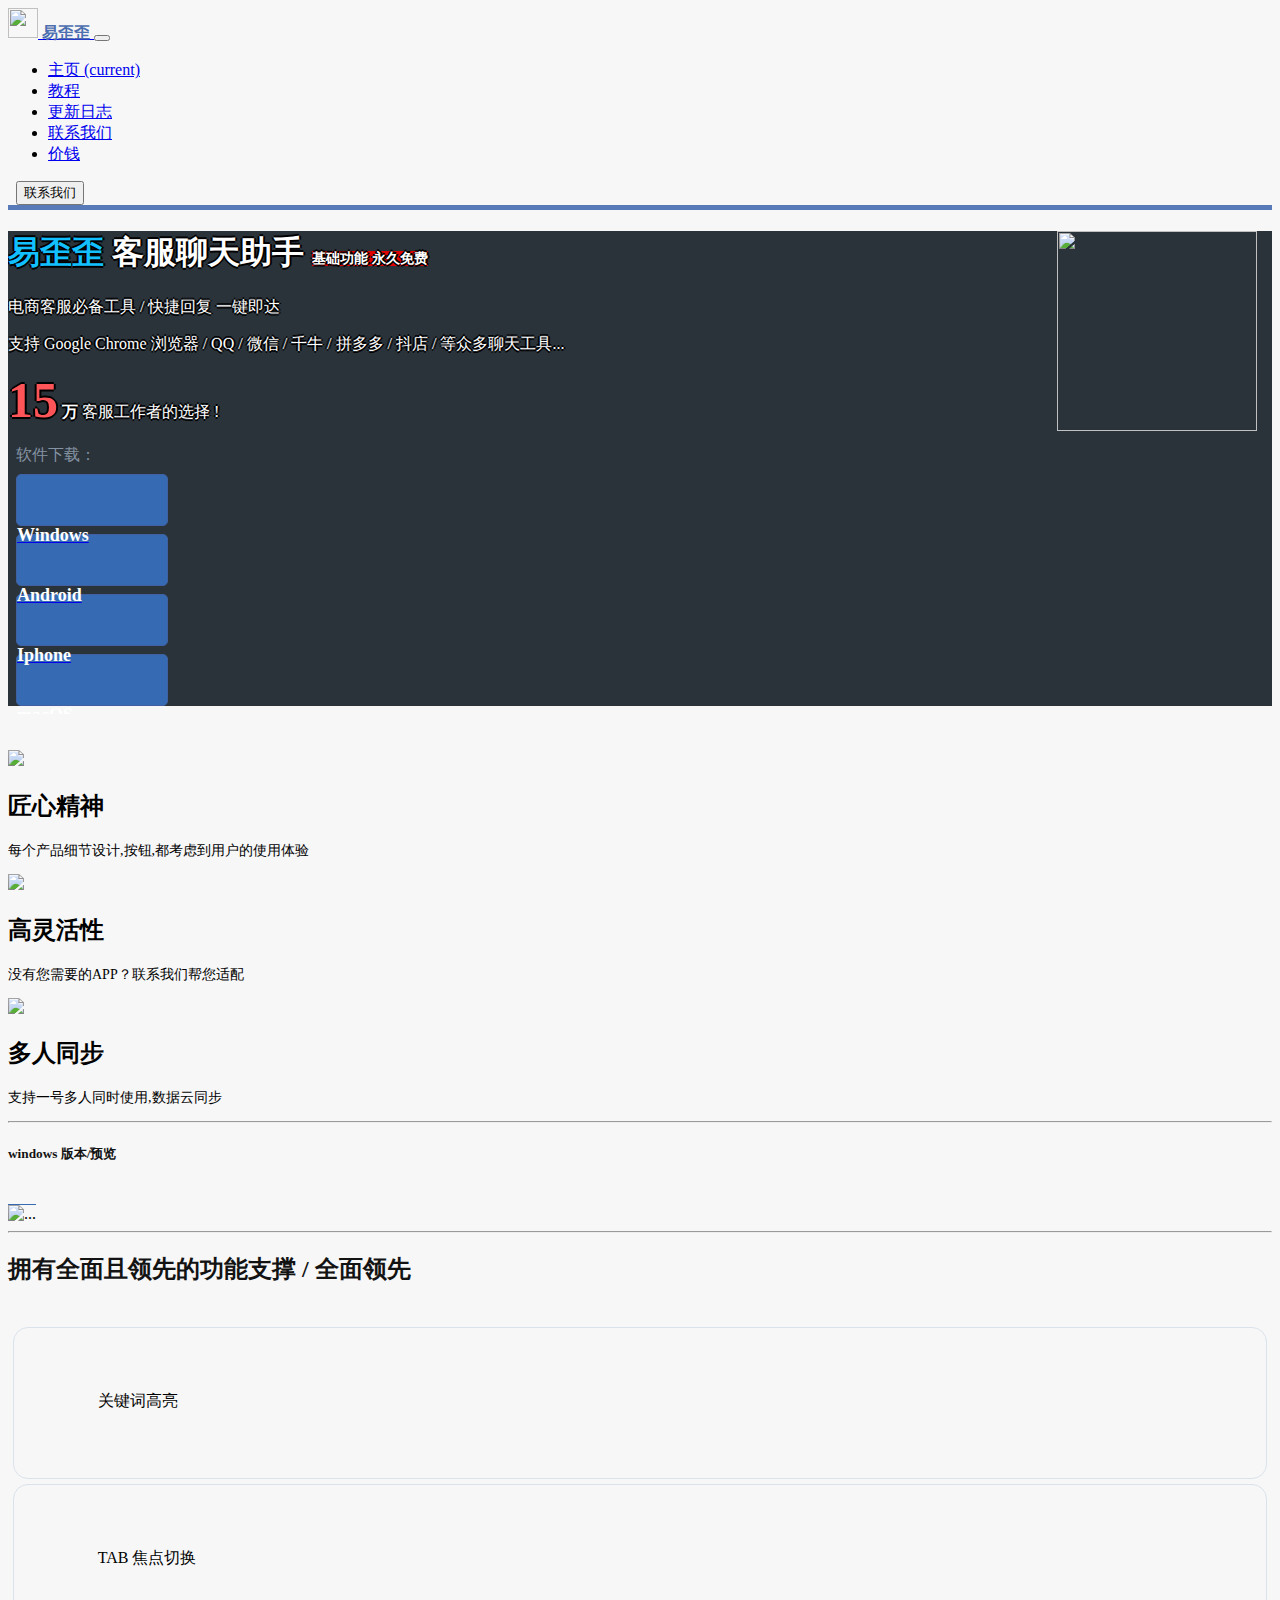
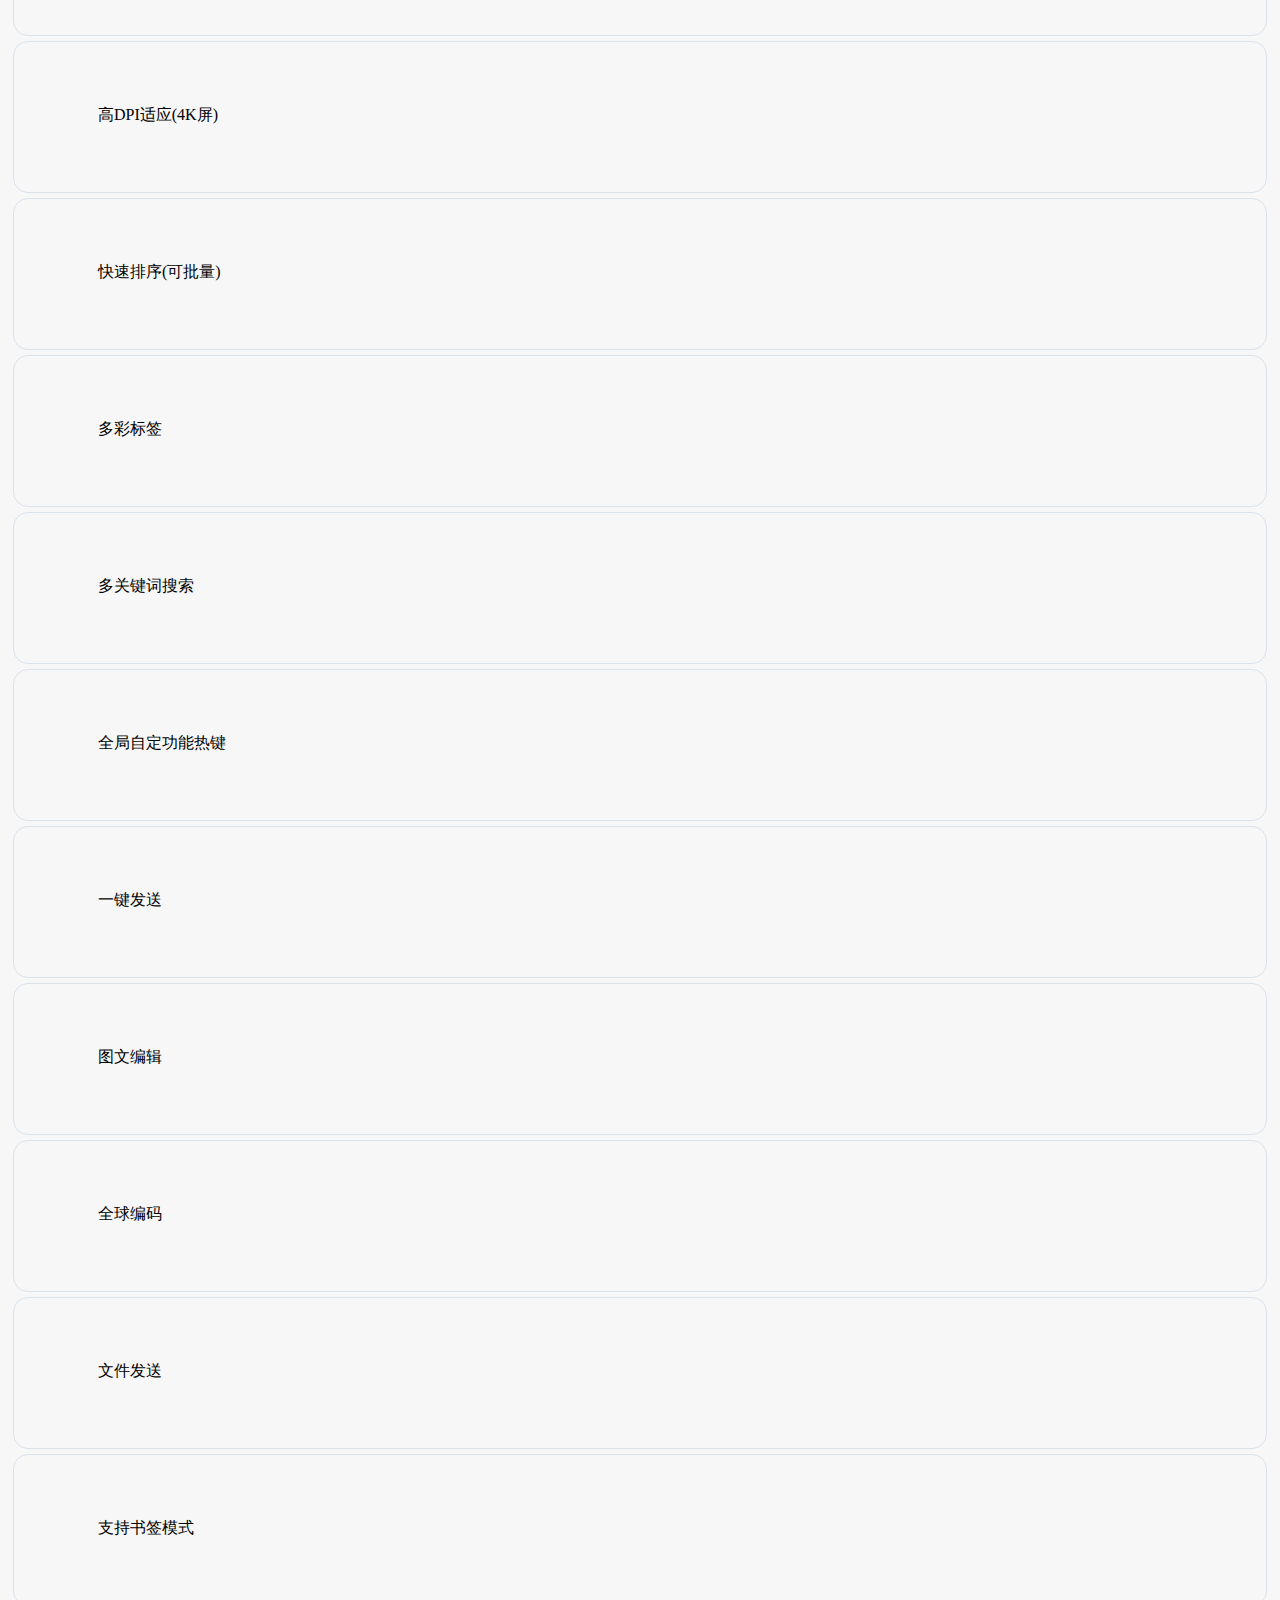
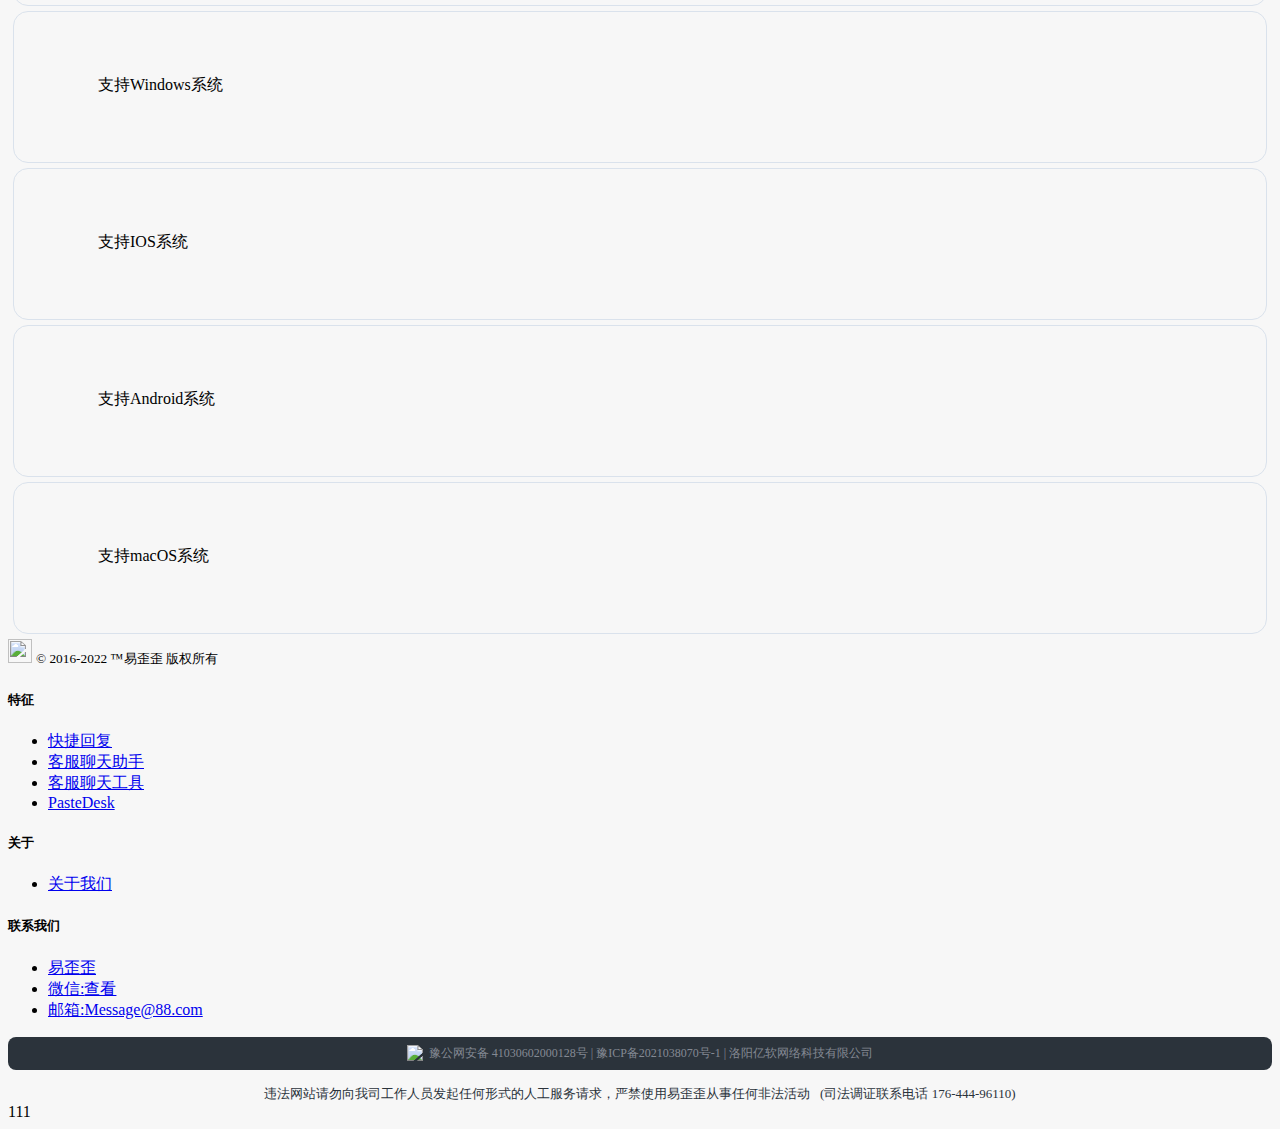
==== index.html @ 012a736e "Add files via upload" ====
<!DOCTYPE html>
<html lang="zh">
<head>
  <meta charset="UTF-8">
  <title>易歪歪 - 免费好用的聊天助手</title>
  <meta name="description" content="易歪歪客服聊天助手是目前免费快捷回复软件里较为好用,相对强大的客服聊天助手,支持话术存储,软件用于提升客服聊天效率,高标准统一迅捷回复,达到一名客服效率为五名的效益转化.同时支持QQ微信千牛品多多的快捷回,易歪歪持续研发新功能,努力做到行业领先">
  <meta name="keywords" content="易歪歪,聊天助手,话术软件,话术库,快捷回复,聊天宝,客服宝,飞豆聊天助手,客服聊天助手">
  <link rel="icon" href="32.png" type="image/x-icon">

  <link rel="stylesheet" href="css/bootstrap.min.css" crossorigin="anonymous">
  <link rel="stylesheet" href="t/font_2992829_fn2mtxbv17.css" crossorigin="anonymous">
  <script src="t/font_2992829_vutkr6ftosb.js"></script>
  <link rel="stylesheet" href="css/utility/chevron.css" crossorigin="anonymous">


  <meta http-equiv="X-UA-Compatible" content="IE=edge">
  <meta name="viewport" content="width=device-width, initial-scale=1">

  
</head>
<style>
  .icon {
    width: 5em;
    height: 5em;
    vertical-align: -0.15em;
    fill: currentColor;
    overflow: hidden;
  }
  .button-download{
    width: 150px;
    height: 50px;
    background: #366bb3;
    border-radius: 5px;
    border: 1px solid #3f60a1;
    cursor: pointer;
    margin: 8px;

  }
  .button-download:hover{
    background: #0047a6;
  }
  .button-download-icon{
    width: 50px;
    height: 100%;
    color: white;
    font-size: 25px
  }
  .button-download-value{
    font-weight: bold;
    font-size: 18px;
    color: white
  }
  .text-shadow{
    text-shadow:#000 2px 0 0,#000 0 2px 0,#000 -2px 0 0,#000 0 -2px 0;
  }

  .g-card{
    min-width: 150px;height: 150px;margin: 5px;border-radius: 15px;border: 1px solid #DAE2EC
  }
  .g-card:hover{
    border: 1px solid #ADBED4
  }

</style>
<body class="iconfont" style="background: #F7F7F7">

<nav class="navbar navbar-expand-lg navbar-light bg-light shadow-sm" style="border-bottom: 5px solid #587ab9">
  <div class="container">
    <a class="navbar-brand" href="index.html">
      <img src="image/ic_logo_la.svg" style="color: white" width="30" height="30" class="d-inline-block align-top" alt="">
      <strong style="color: #4d6faf">易歪歪</strong>
    </a>

    <button class="navbar-toggler" type="button" data-toggle="collapse" data-target="#navbarNav" aria-controls="navbarNav" aria-expanded="false" aria-label="Toggle navigation">
      <span class="navbar-toggler-icon"></span>
    </button>
    <div class="collapse navbar-collapse" id="navbarNav">
      <ul class="navbar-nav">
        <li class="nav-item active">
          <a class="nav-link" href="#">主页 <span class="sr-only">(current)</span></a>
        </li>

        <li class="nav-item">
          <a class="nav-link" href="https://kr4rb9ya02.feishu.cn/wiki/wikcn55NCltfae3VZ7JiDtu67Gg" target="_blank">教程</a>
        </li>
        <li class="nav-item ">
          <a class="nav-link " href="updateLog.html">更新日志</a>
        </li>
        <li class="nav-item">
          <a class="nav-link" href="my.html">联系我们</a>
        </li>
        <li class="nav-item ">
          <a class="nav-link" href="price.html">价钱</a>
        </li>
      </ul>

    </div>
    <form class="form-inline my-2 my-lg-0">
      <!--<a href="http://t.eyy250.com">-->
      <!--  <button type="button" class="btn btn-danger">团队版本</button>-->
      <!--</a>-->
      &nbsp; <a href="my.html">
      <button type="button" class="btn btn-success">联系我们</button>
    </a>

    </form>
  </div>
</nav>


<header style="overflow: hidden;">
  <div class="jumbotron" style=";border-radius: 0px;background-color: #2b333a;">

    <div class="container" style="position: relative">

      <img src="image/gif06.gif" width="200" height="200" style="position: absolute;right: 15px;z-index:1">

      <div style="z-index: 999;position: relative">
        <h1 class="center-block text-shadow" style="color: white">
          <strong style="color: #12c0ff">易歪歪</strong>
          客服聊天助手
          <span class="badge" style="background: #df0000;margin-bottom: 30px;font-size: 14px">基础功能 永久免费</span>
        </h1>
        <p class="lead text-shadow" style="color: white;z-index: 999">
          电商客服必备工具 / 快捷回复 一键即达
        </p>
        <p class="lead text-shadow" style="color: white">
          支持
          Google Chrome 浏览器 / QQ / 微信 / 千牛 / 拼多多 / 抖店 / 等众多聊天工具...
        </p>
        <p class="lead text-shadow" style="color: white">
          <strong style="font-size: 50px;color: #ff5558;font-weight: bold">15</strong>
          <strong> 万 </strong>
          客服工作者的选择 !
        </p>
      </div>
    </div>

    <div class="container" style="color: #8492a2">
      &nbsp;&nbsp;软件下载：
    </div>

    <div class="container d-flex flex-wrap" style="z-index: 9999;position: relative">

      <a href="https://www.dropbox.com/scl/fi/r67vauqeu5wkwpd98839y/yiwaiwai.zip?rlkey=uyq4upfxjyiowhkmdle5zvnee&st=opi9yh8f&dl=1">
        <div class="d-flex flex-row button-download">
          <div class="d-flex align-items-center justify-content-center icon-windows1 button-download-icon"></div>
          <span class="d-flex align-items-center justify-content-center button-download-value">Windows</span>
        </div>
      </a>
      <a href="https://www.dropbox.com/scl/fi/r67vauqeu5wkwpd98839y/yiwaiwai.zip?rlkey=uyq4upfxjyiowhkmdle5zvnee&st=opi9yh8f&dl=1">
        <div class="d-flex flex-row button-download">
          <div class="d-flex align-items-center justify-content-center icon-anzhuo button-download-icon"></div>
          <span class="d-flex align-items-center justify-content-center button-download-value">Android</span>
        </div>
      </a>
      <a href="https://www.dropbox.com/scl/fi/r67vauqeu5wkwpd98839y/yiwaiwai.zip?rlkey=uyq4upfxjyiowhkmdle5zvnee&st=opi9yh8f&dl=1" target="_blank">
        <div class="d-flex flex-row button-download">
          <div class="d-flex align-items-center justify-content-center icon-ios button-download-icon"></div>
          <span class="d-flex align-items-center justify-content-center button-download-value">Iphone</span>
        </div>
      </a>
      <a href="https://www.dropbox.com/scl/fi/r67vauqeu5wkwpd98839y/yiwaiwai.zip?rlkey=uyq4upfxjyiowhkmdle5zvnee&st=opi9yh8f&dl=1">
        <div class="d-flex flex-row button-download">
          <div class="d-flex align-items-center justify-content-center icon-mac button-download-icon"></div>
          <span class="d-flex align-items-center justify-content-center button-download-value">macOS</span>
        </div>
      </a>

    </div>

    <div class="container d-flex justify-content-center">
      <div class="chevron"></div>
      <div class="chevron"></div>
    </div>

  </div>
</header>



<main>
<!--  <section class="container">-->
<!--    <div class="alert alert-danger alert-dismissible fade show text-center" role="alert">-->
<!--      -&#45;&#45;-->
<!--      <strong> 举报邮箱 message@88.com</strong>-->
<!--      <button type="button" class="close" data-dismiss="alert" aria-label="Close">-->
<!--        <span aria-hidden="true">&times;</span>-->
<!--      </button>-->
<!--    </div>-->
<!--  </section>-->
  <br>
  <br>
  <section class="container">

    <div class="row text-center">
      <div class="col-lg-4">
        <img src="image/ic_gongju02.png">

        <h2>匠心精神</h2>
        <p style="font-size: 14px">每个产品细节设计,按钮,都考虑到用户的使用体验</p>

      </div>

      <div class="col-lg-4">
        <img src="image/ic-05.png">

        <h2>高灵活性</h2>
        <p style="font-size: 14px">没有您需要的APP？联系我们帮您适配</p>

      </div>

      <div class="col-lg-4">
        <img src="image/ic_03.png">
        <h2>多人同步</h2>
        <p style="font-size: 14px">支持一号多人同时使用,数据云同步</p>
      </div>

    </div>
    <hr>
  </section>



  <section class="container">
    <h5 class="text-center" style="color: #131313">
      windows 版本/预览
    </h5>
    <div class="spacer">&nbsp;</div>
    <img src="image/caozuo5.gif" class="img-fluid" alt="..." style="border-top: 1px solid #366bb3">
  </section>




  <section class="container">
    <hr>
    <h2 style="color: #131313">
      拥有全面且领先的功能支撑 / 全面领先
    </h2>
    <div class="spacer">&nbsp;</div>
    <div class="d-flex flex-row flex-wrap justify-content-center">
      <div class="g-card d-flex flex-column align-items-center justify-content-center" style="">
        <svg class="icon" aria-hidden="true"><use xlink:href="#icon-jienengdengpao"></use></svg>
        关键词高亮
      </div>
      <div class="g-card d-flex flex-column align-items-center justify-content-center" style="">
        <svg class="icon" aria-hidden="true"><use xlink:href="#icon-tab"></use></svg>
        TAB 焦点切换
      </div>
      <div class="g-card d-flex flex-column align-items-center justify-content-center" style="">
        <svg class="icon" aria-hidden="true"><use xlink:href="#icon-xianshi"></use></svg>
        高DPI适应(4K屏)
      </div>
      <div class="g-card d-flex flex-column align-items-center justify-content-center" style="">
        <svg class="icon" aria-hidden="true"><use xlink:href="#icon-189"></use></svg>
        快速排序(可批量)
      </div>
      <div class="g-card d-flex flex-column align-items-center justify-content-center" style="">
        <svg class="icon" aria-hidden="true"><use xlink:href="#icon-my-caise"></use></svg>
        多彩标签
      </div>
      <div class="g-card d-flex flex-column align-items-center justify-content-center" style="">
        <svg class="icon" aria-hidden="true"><use xlink:href="#icon-sousuo"></use></svg>
        多关键词搜索
      </div>
      <div class="g-card d-flex flex-column align-items-center justify-content-center" style="">
        <svg class="icon" aria-hidden="true"><use xlink:href="#icon-jianpan1"></use></svg>
        全局自定功能热键
      </div>
      <div class="g-card d-flex flex-column align-items-center justify-content-center" style="">
        <svg class="icon" aria-hidden="true"><use xlink:href="#icon-huabanfuben"></use></svg>
        一键发送
      </div>
      <div class="g-card d-flex flex-column align-items-center justify-content-center" style="">
        <svg class="icon" aria-hidden="true"><use xlink:href="#icon-fsux_tubiao_tuwen"></use></svg>
        图文编辑
      </div>
      <div class="g-card d-flex flex-column align-items-center justify-content-center" style="">
        <svg class="icon" aria-hidden="true"><use xlink:href="#icon-xuanzemanyou"></use></svg>
        全球编码
      </div>
      <div class="g-card d-flex flex-column align-items-center justify-content-center" style="">
        <svg class="icon" aria-hidden="true"><use xlink:href="#icon-wenjian"></use></svg>
        文件发送
      </div>
      <div class="g-card d-flex flex-column align-items-center justify-content-center" style="">
        <svg class="icon" aria-hidden="true"><use xlink:href="#icon-shuqian"></use></svg>
        支持书签模式
      </div>
      <div class="g-card d-flex flex-column align-items-center justify-content-center" style="">
        <svg class="icon" aria-hidden="true"><use xlink:href="#icon-weiruan"></use></svg>
        支持Windows系统
      </div>
      <div class="g-card d-flex flex-column align-items-center justify-content-center" style="">
        <svg class="icon" aria-hidden="true"><use xlink:href="#icon-ios"></use></svg>
        支持IOS系统
      </div>
      <div class="g-card d-flex flex-column align-items-center justify-content-center" style="">
        <svg class="icon" aria-hidden="true"><use xlink:href="#icon-anzhuo"></use></svg>
        支持Android系统
      </div>
      <div class="g-card d-flex flex-column align-items-center justify-content-center" style="">
        <svg class="icon" aria-hidden="true"><use xlink:href="#icon-logo_macos"></use></svg>
        支持macOS系统
      </div>
    </div>
  </section>
</main>

<section class="container">
  <footer class="pt-4 my-md-5 pt-md-5 border-top">
    <div class="row">
      <div class="col-12 col-md">
        <img class="mb-2" src="image/ic-logo-blak.svg" alt="" width="24" height="24">
        <small class="d-block mb-3 text-muted">&copy; 2016-2022 ™易歪歪 版权所有</small>
      </div>
      <div class="col-6 col-md">
        <h5>特征</h5>
        <ul class="list-unstyled text-small">
          <li><a class="text-muted" href="#">快捷回复</a></li>
          <li><a class="text-muted" href="#">客服聊天助手</a></li>
          <li><a class="text-muted" href="#">客服聊天工具</a></li>
          <li><a class="text-muted" href="#">PasteDesk</a></li>
        </ul>
      </div>
      <div class="col-6 col-md">
        <h5>关于</h5>
        <ul class="list-unstyled text-small">
          <li><a class="text-muted" href="info.html">关于我们</a></li>
        </ul>
      </div>
      <div class="col-6 col-md">
        <h5>联系我们</h5>
        <ul class="list-unstyled text-small">
          <li><a class="text-muted" href="#">易歪歪</a></li>
          <li><a class="text-muted" href="#">微信:<a href="my.html">查看</a></li>
          <li><a class="text-muted" href="#">邮箱:Message@88.com</a></li>
        </ul>
      </div>
    </div>
    <div style="
    font-size: 12px;
    background: #2b333b;
    border-radius: 8px;
    color: #848993;
    padding: 8px;
    display: flex;
    justify-content: center;
">

      <div>
        <a href="https://beian.miit.gov.cn/" style="text-decoration: none;color: #848993">
          <img src="image/GongAn.png" style="float:left;">&nbsp;
          豫公网安备 41030602000128号
        </a>

        <a href="https://beian.miit.gov.cn/" style="text-decoration: none;color: #848993">
          |&nbsp;豫ICP备2021038070号-1
        </a>
        | 洛阳亿软网络科技有限公司


      </div>

      
    </div>
    <div style="display: flex;justify-content: center;margin-top: 15px;font-size: 13px;color: #2B333B">
      违法网站请勿向我司工作人员发起任何形式的人工服务请求，严禁使用易歪歪从事任何非法活动 &nbsp; (司法调证联系电话 176-444-96110)
    </div>

  </footer>
</section>

</body>
<script src="js/jquery.slim.min.js" crossorigin="anonymous"></script>
<script src="js/bootstrap.bundle.min.js" crossorigin="anonymous"></script>
111
</html>
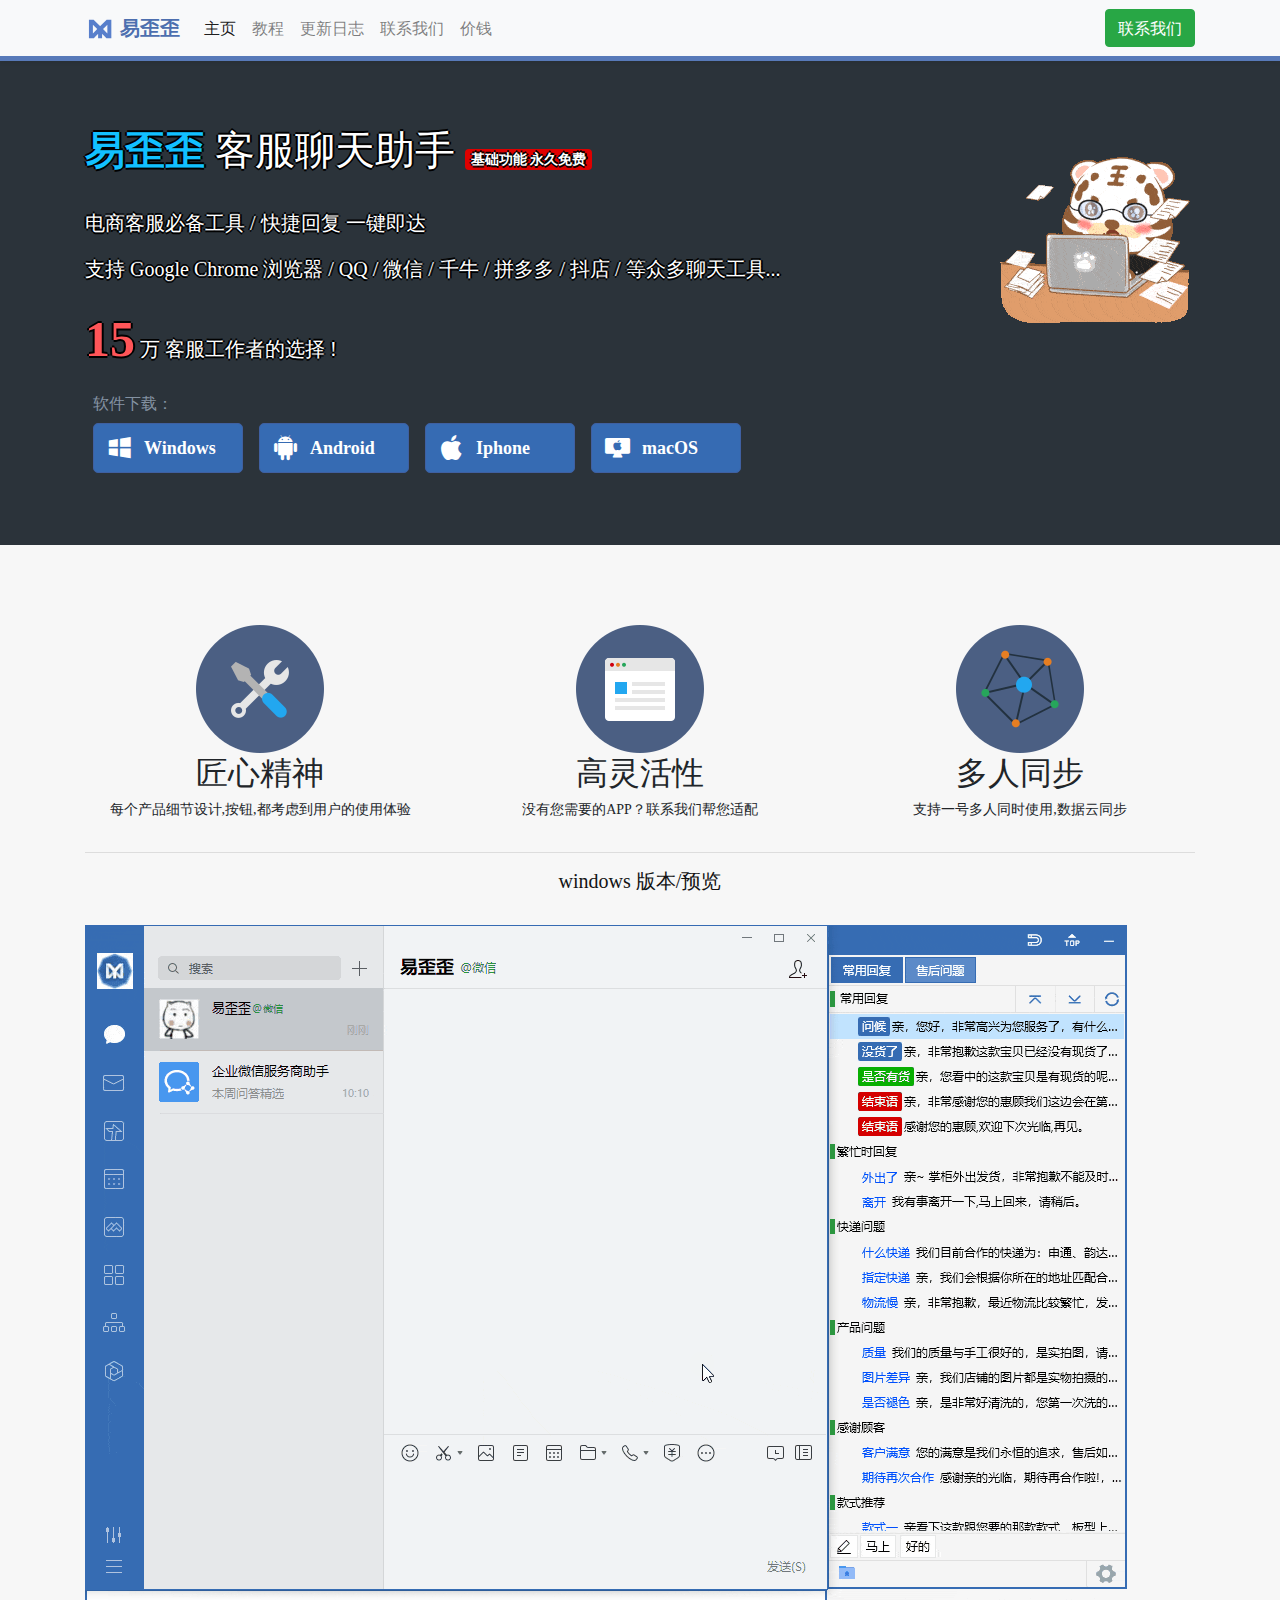
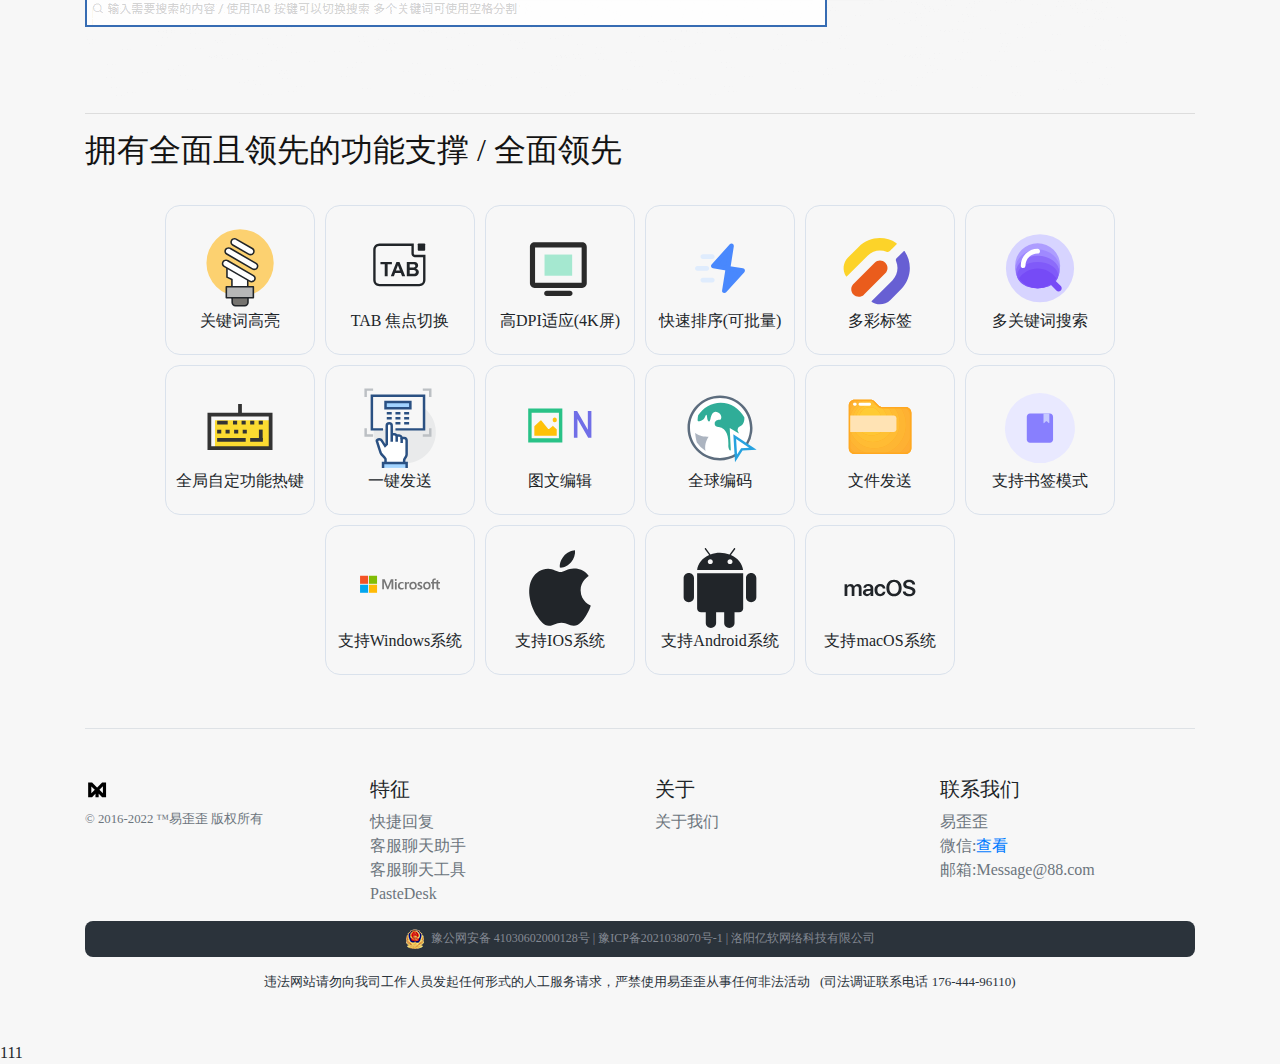
==== commit f00e443d: "index.html" ====
--- a/index.html
+++ b/index.html
@@ -142,25 +142,25 @@
 
     <div class="container d-flex flex-wrap" style="z-index: 9999;position: relative">
 
-      <a href="https://www.dropbox.com/scl/fi/r67vauqeu5wkwpd98839y/yiwaiwai.zip?rlkey=uyq4upfxjyiowhkmdle5zvnee&st=opi9yh8f&dl=1">
+      <a href="https://hk-cdn01.oss-cn-hongkong.aliyuncs.com/yiwaiwai.zip">
         <div class="d-flex flex-row button-download">
           <div class="d-flex align-items-center justify-content-center icon-windows1 button-download-icon"></div>
           <span class="d-flex align-items-center justify-content-center button-download-value">Windows</span>
         </div>
       </a>
-      <a href="https://www.dropbox.com/scl/fi/r67vauqeu5wkwpd98839y/yiwaiwai.zip?rlkey=uyq4upfxjyiowhkmdle5zvnee&st=opi9yh8f&dl=1">
+      <a href="https://hk-cdn01.oss-cn-hongkong.aliyuncs.com/yiwaiwai.zip">
         <div class="d-flex flex-row button-download">
           <div class="d-flex align-items-center justify-content-center icon-anzhuo button-download-icon"></div>
           <span class="d-flex align-items-center justify-content-center button-download-value">Android</span>
         </div>
       </a>
-      <a href="https://www.dropbox.com/scl/fi/r67vauqeu5wkwpd98839y/yiwaiwai.zip?rlkey=uyq4upfxjyiowhkmdle5zvnee&st=opi9yh8f&dl=1" target="_blank">
+      <a href="https://hk-cdn01.oss-cn-hongkong.aliyuncs.com/yiwaiwai.zip" target="_blank">
         <div class="d-flex flex-row button-download">
           <div class="d-flex align-items-center justify-content-center icon-ios button-download-icon"></div>
           <span class="d-flex align-items-center justify-content-center button-download-value">Iphone</span>
         </div>
       </a>
-      <a href="https://www.dropbox.com/scl/fi/r67vauqeu5wkwpd98839y/yiwaiwai.zip?rlkey=uyq4upfxjyiowhkmdle5zvnee&st=opi9yh8f&dl=1">
+      <a href="https://hk-cdn01.oss-cn-hongkong.aliyuncs.com/yiwaiwai.zip">
         <div class="d-flex flex-row button-download">
           <div class="d-flex align-items-center justify-content-center icon-mac button-download-icon"></div>
           <span class="d-flex align-items-center justify-content-center button-download-value">macOS</span>
--- a/t/font_2992829_fn2mtxbv17.css
+++ b/t/font_2992829_fn2mtxbv17.css
@@ -0,0 +1,59 @@
+@font-face {
+  font-family: "iconfont"; /* Project id 2992829 */
+  src: url('font_2992829_fn2mtxbv17.woff2') format('woff2'),
+       url('font_2992829_fn2mtxbv17.woff') format('woff'),
+       url('font_2992829_fn2mtxbv17.ttf') format('truetype');
+}
+
+.iconfont {
+  font-family: "iconfont" !important;
+  font-size: 16px;
+  font-style: normal;
+  -webkit-font-smoothing: antialiased;
+  -moz-osx-font-smoothing: grayscale;
+}
+
+.icon-windows:before {
+  content: "\e668";
+}
+
+.icon-ios:before {
+  content: "\e676";
+}
+
+.icon-iOS:before {
+  content: "\e734";
+}
+
+.icon-macOS:before {
+  content: "\e73a";
+}
+
+.icon-anzhuo:before {
+  content: "\e630";
+}
+
+.icon-mac:before {
+  content: "\e689";
+}
+
+.icon-logo_macos:before {
+  content: "\e729";
+}
+
+.icon-ios1:before {
+  content: "\ebd5";
+}
+
+.icon-windows1:before {
+  content: "\e68b";
+}
+
+.icon-weiruan:before {
+  content: "\e611";
+}
+
+.icon-YWW-LOGO:before {
+  content: "\e600";
+}
+
--- a/css/utility/chevron.css
+++ b/css/utility/chevron.css
@@ -0,0 +1,73 @@
+/*
+ 下滑指示箭头动画
+给定类名即可
+<div class="chevron"></div>
+<div class="chevron"></div>
+<div class="chevron"></div>
+*/
+.chevron {
+    position: absolute;
+    width: 10px;
+    height: 3px;
+    opacity: 0;
+    transform: scale3d(0.5, 0.5, 0.5);
+    animation: move 3s ease-out infinite;
+}
+.chevron:first-child {
+    animation: move 3s ease-out 1s infinite;
+}
+.chevron:nth-child(2) {
+    animation: move 3s ease-out 2s infinite;
+}
+.chevron:before,
+.chevron:after {
+    content: ' ';
+    position: absolute;
+    top: 0;
+    height: 100%;
+    width: 51%;
+    background: #646b79;
+}
+.chevron:before {
+    left: 0;
+    transform: skew(0deg, 30deg);
+}
+.chevron:after {
+    right: 0;
+    width: 50%;
+    transform: skew(0deg, -30deg);
+}
+@keyframes move {
+    25% {
+        opacity: 1;
+    }
+    33% {
+        opacity: 1;
+        transform: translateY(30px);
+    }
+    67% {
+        opacity: 1;
+        transform: translateY(40px);
+    }
+    100% {
+        opacity: 0;
+        transform: translateY(55px) scale3d(0.5, 0.5, 0.5);
+    }
+}
+.text {
+    display: block;
+    margin-top: 75px;
+    margin-left: -30px;
+    font-family: "Helvetica Neue", "Helvetica", Arial, sans-serif;
+    font-size: 12px;
+    color: #fff;
+    text-transform: uppercase;
+    white-space: nowrap;
+    opacity: .25;
+    animation: pulse 2s linear alternate infinite;
+}
+@keyframes pulse {
+    to {
+        opacity: 1;
+    }
+}
